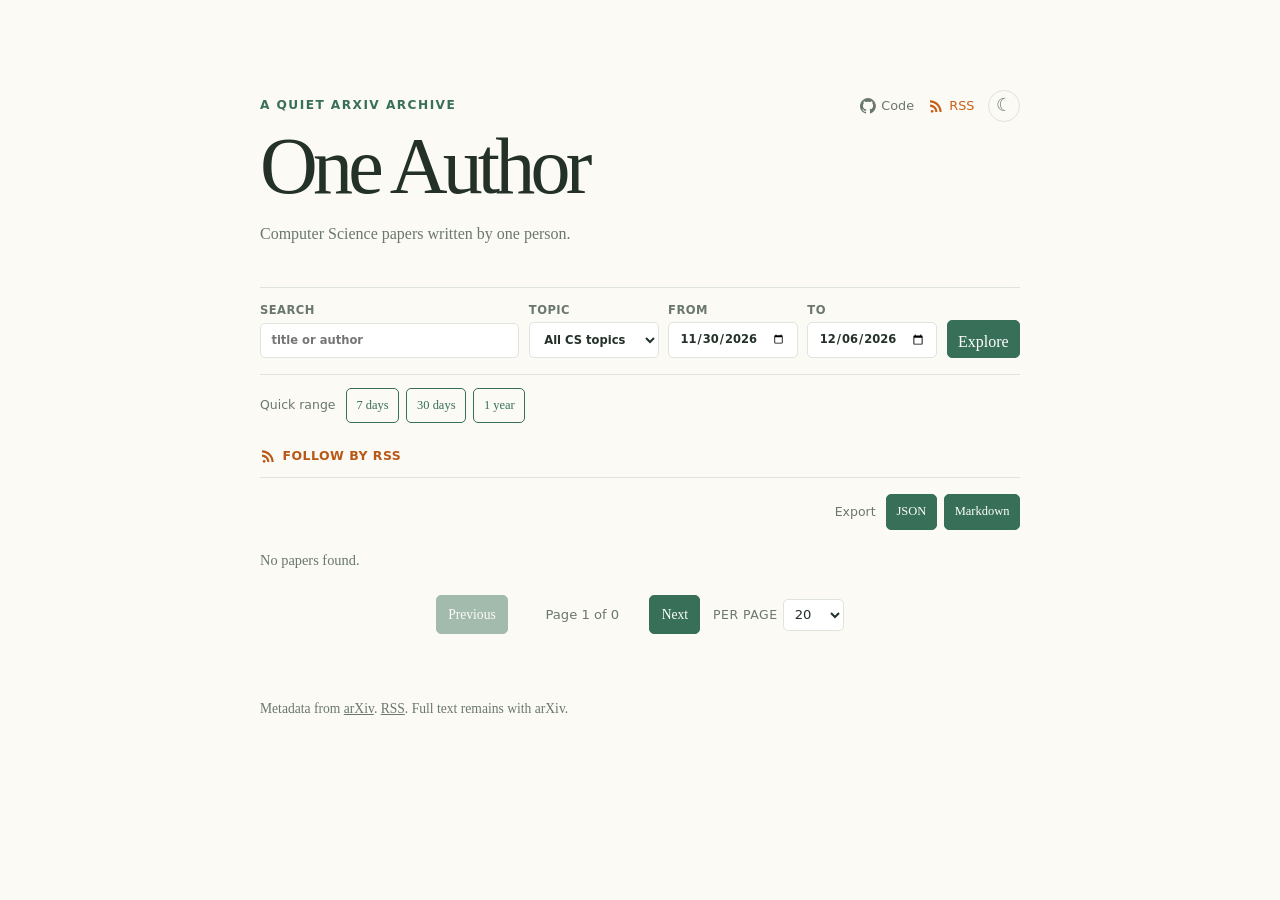
==== pages/index.html @ a03e5752 "Add archive controls and date presets" ====
<!doctype html>
<html lang="en">
  <head>
    <meta charset="utf-8">
    <meta name="viewport" content="width=device-width, initial-scale=1">
    <title>One Author / arXiv CS</title>
    <link rel="stylesheet" href="style.css">
    <link rel="alternate" type="application/rss+xml" title="One Author — latest papers" href="feed.xml">
  </head>
  <body>
    <main>
      <header>
        <div class="header-top">
          <p class="eyebrow">a quiet arXiv archive</p>
          <nav class="header-links" aria-label="Archive links">
            <a class="github-link" href="https://github.com/mmcs-work/arxiv" aria-label="View the code on GitHub">
              <svg viewBox="0 0 16 16" aria-hidden="true"><path d="M8 0a8 8 0 0 0-2.53 15.59c.4.07.55-.17.55-.38v-1.49c-2.23.49-2.7-.95-2.7-.95-.36-.93-.89-1.18-.89-1.18-.73-.5.06-.49.06-.49.81.06 1.23.83 1.23.83.72 1.23 1.89.87 2.35.66.07-.52.28-.87.51-1.07-1.78-.2-3.65-.89-3.65-3.96 0-.88.31-1.59.83-2.15-.08-.2-.36-1.02.08-2.12 0 0 .68-.22 2.2.82A7.65 7.65 0 0 1 8 3.8a7.7 7.7 0 0 1 2.01.27c1.53-1.04 2.2-.82 2.2-.82.44 1.1.16 1.92.08 2.12.52.56.83 1.27.83 2.15 0 3.08-1.87 3.75-3.66 3.95.29.25.54.73.54 1.48v2.21c0 .21.14.46.55.38A8 8 0 0 0 8 0Z"/></svg>
              <span>Code</span>
            </a>
            <button class="rss-link" id="rss-toggle" type="button" aria-controls="rss-panel" aria-label="Choose an RSS feed">
              <svg viewBox="0 0 24 24" aria-hidden="true"><path d="M6.18 17.82a2.18 2.18 0 1 1 0 4.36 2.18 2.18 0 0 1 0-4.36ZM3 3.5v3.17c7.91 0 14.33 6.42 14.33 14.33h3.17C20.5 11.34 12.66 3.5 3 3.5Zm0 6.34v3.17A7.99 7.99 0 0 1 10.99 21h3.17C14.16 14.84 9.16 9.84 3 9.84Z"/></svg>
              <span>RSS</span>
            </button>
            <button class="theme-toggle" id="theme-toggle" type="button" aria-label="Use dark theme">☾</button>
          </nav>
        </div>
        <h1>One Author</h1>
        <p class="lede">Computer Science papers written by one person.</p>
      </header>
      <form id="filters">
        <label>Search <input name="query" type="search" placeholder="title or author"></label>
        <label>Topic <select name="category"><option value="">All CS topics</option></select></label>
        <label>From <input name="start" type="date"></label>
        <label>To <input name="end" type="date"></label>
        <button>Explore</button>
      </form>
      <div class="quick-ranges" aria-label="Quick date ranges">
        <span>Quick range</span>
        <button type="button" data-range="7">7 days</button>
        <button type="button" data-range="30">30 days</button>
        <button type="button" data-range="365">1 year</button>
      </div>
      <details class="rss-panel" id="rss-panel">
        <summary><svg viewBox="0 0 24 24" aria-hidden="true"><path d="M6.18 17.82a2.18 2.18 0 1 1 0 4.36 2.18 2.18 0 0 1 0-4.36ZM3 3.5v3.17c7.91 0 14.33 6.42 14.33 14.33h3.17C20.5 11.34 12.66 3.5 3 3.5Zm0 6.34v3.17A7.99 7.99 0 0 1 10.99 21h3.17C14.16 14.84 9.16 9.84 3 9.84Z"/></svg> Follow by RSS</summary>
        <p>Add the latest feed, or choose a topic to open its individual feed in your RSS reader.</p>
        <div class="rss-controls">
          <select id="rss-category" aria-label="Choose an RSS topic"><option value="">Latest papers</option></select>
          <a id="rss-open" href="feed.xml">Open feed</a>
          <button id="rss-copy" type="button">Copy link</button>
        </div>
      </details>
      <div class="export-tools" aria-label="Export results">
        <span>Export</span>
        <button id="export-json" type="button">JSON</button>
        <button id="export-markdown" type="button">Markdown</button>
      </div>
      <p id="status" role="status">Connecting to the archive…</p>
      <section id="papers" aria-live="polite"></section>
      <nav id="pagination" aria-label="Paper pages" hidden>
        <button id="previous" type="button">Previous</button>
        <span id="page-links"></span>
        <span id="page-number"></span>
        <button id="next" type="button">Next</button>
        <label class="page-size">Per page <select id="page-size"><option>20</option><option>40</option><option>80</option><option>100</option></select></label>
      </nav>
      <footer>Metadata from <a href="https://arxiv.org">arXiv</a>. <a href="feed.xml">RSS</a>. Full text remains with arXiv.</footer>
    </main>
    <script src="app.js"></script>
  </body>
</html>
---- pages/style.css ----
:root { --ink:#233129; --muted:#69776e; --paper:#fbfaf5; --line:#dfe5dc; --accent:#376f58; }
:root[data-theme="dark"] { --ink:#e6eee8; --muted:#9eafa4; --paper:#18211c; --line:#35443a; --accent:#8bc5a2; }
* { box-sizing:border-box; }
body { margin:0; background:var(--paper); color:var(--ink); font:16px/1.55 ui-serif, Georgia, serif; }
main { width:min(760px, calc(100% - 36px)); margin:10vh auto 5rem; }
header { margin-bottom:2.5rem; }
.header-top { display:flex; align-items:center; justify-content:space-between; gap:1rem; }
.eyebrow { color:var(--accent); font:600 .76rem/1.3 ui-sans-serif, system-ui; letter-spacing:.12em; text-transform:uppercase; }
.header-top .eyebrow { margin:0; }
.header-links { align-items:center; display:flex; gap:.85rem; }
.github-link, .rss-link { align-items:center; align-self:center; color:var(--muted); display:inline-flex; font:.8rem/1 ui-sans-serif, system-ui; gap:.35rem; height:2rem; justify-content:center; text-decoration:none; }
.github-link:hover { color:var(--accent); }
.rss-link { background:transparent; border:0; color:#c75f17; padding:0; }
.rss-link:hover { background:transparent; }
.rss-link:hover { color:#9d4610; }
.github-link svg, .rss-link svg { fill:currentColor; height:1rem; width:1rem; }
.theme-toggle { align-items:center; align-self:auto; background:transparent; border:1px solid var(--line); border-radius:50%; color:var(--muted); cursor:pointer; display:inline-flex; font-size:1.1rem; height:2rem; justify-content:center; line-height:1; padding:0; width:2rem; }
.theme-toggle:hover { color:var(--ink); }
h1 { margin:.25rem 0; font-size:clamp(2.5rem, 9vw, 5rem); font-weight:500; letter-spacing:-.06em; line-height:1; }
.lede { color:var(--muted); margin:1rem 0 0; }
form { display:grid; grid-template-columns:2fr 1fr 1fr 1fr auto; gap:.6rem; padding:1rem 0; border-block:1px solid var(--line); }
label { display:grid; gap:.25rem; color:var(--muted); font:600 .72rem/1.2 ui-sans-serif, system-ui; letter-spacing:.04em; text-transform:uppercase; }
input, select, button { min-width:0; border:1px solid var(--line); border-radius:5px; background:white; color:var(--ink); padding:.58rem .65rem; font:inherit; }
:root[data-theme="dark"] input, :root[data-theme="dark"] select { background:#222d26; }
button { align-self:end; background:var(--accent); border-color:var(--accent); color:white; cursor:pointer; }
form button, .rss-controls a, .rss-controls button { height:2.4rem; }
.quick-ranges { align-items:center; display:flex; flex-wrap:wrap; gap:.45rem; margin:.8rem 0; }
.quick-ranges span { color:var(--muted); font:.78rem/1 ui-sans-serif, system-ui; margin-right:.2rem; }
.quick-ranges button { background:transparent; color:var(--accent); font-size:.78rem; padding:.42rem .6rem; }
.quick-ranges button:hover { background:var(--accent); color:white; }
.rss-panel { border-bottom:1px solid var(--line); color:var(--muted); font-size:.88rem; padding:.8rem 0; }
.rss-panel summary { align-items:center; color:#b95816; cursor:pointer; display:flex; font:600 .78rem/1.2 ui-sans-serif, system-ui; gap:.4rem; letter-spacing:.04em; text-transform:uppercase; }
.rss-panel summary svg { fill:currentColor; height:1rem; width:1rem; }
.rss-panel p { margin:.6rem 0; }
.rss-controls { display:flex; gap:.5rem; }
.rss-controls select { flex:1; font-size:.88rem; padding:.4rem .55rem; }
.rss-controls a, .rss-controls button { background:#b95816; border:0; border-radius:5px; color:white; font:.84rem/1 ui-sans-serif, system-ui; padding:.55rem .7rem; text-decoration:none; }
#status { min-height:1.55em; color:var(--muted); font-size:.9rem; margin:1.2rem 0; }
article { padding:1.3rem 0; border-top:1px solid var(--line); }
article a { color:var(--ink); font-size:1.2rem; font-weight:600; text-decoration:none; }
article a:hover { color:var(--accent); }
.meta { color:var(--muted); font: .82rem/1.4 ui-sans-serif, system-ui; margin:.35rem 0 .7rem; }
.abstract { margin:0; color:#48554d; }
.abstract summary { color:var(--accent); cursor:pointer; font:.82rem/1.4 ui-sans-serif, system-ui; }
.abstract summary:hover { text-decoration:underline; }
.abstract p { margin:.65rem 0 0; }
:root[data-theme="dark"] .abstract { color:#b9c8bd; }
#pagination { align-items:center; display:flex; flex-wrap:wrap; gap:.45rem; justify-content:center; margin:1.5rem auto; }
#pagination button { font-size:.85rem; padding:.5rem .7rem; }
#pagination button:disabled { cursor:default; opacity:.45; }
#page-links { align-items:center; display:flex; gap:.25rem; }
#page-links button { background:transparent; border-color:transparent; color:var(--muted); min-width:2rem; padding:.5rem .35rem; }
#page-links button.current, #page-links button:hover { background:var(--accent); border-color:var(--accent); color:white; }
#page-number { color:var(--muted); font:.82rem/1 ui-sans-serif, system-ui; min-width:7.5rem; text-align:center; }
.page-size { align-items:center; color:var(--muted); display:flex; font:.78rem/1 ui-sans-serif, system-ui; gap:.35rem; margin-left:.35rem; }
.page-size select { font-size:.82rem; padding:.4rem; }
.export-tools { align-items:center; display:flex; gap:.45rem; justify-content:flex-end; margin:1rem 0; }
.export-tools span { color:var(--muted); font:.78rem/1 ui-sans-serif, system-ui; margin-right:.2rem; }
.export-tools button { font-size:.78rem; padding:.45rem .6rem; }
footer { color:var(--muted); font-size:.85rem; margin-top:4rem; }
footer a { color:inherit; }
@media (max-width:680px) { main { margin-top:3rem; } form { grid-template-columns:1fr 1fr; } form label:first-child { grid-column:1 / -1; } form button { grid-column:1 / -1; } }
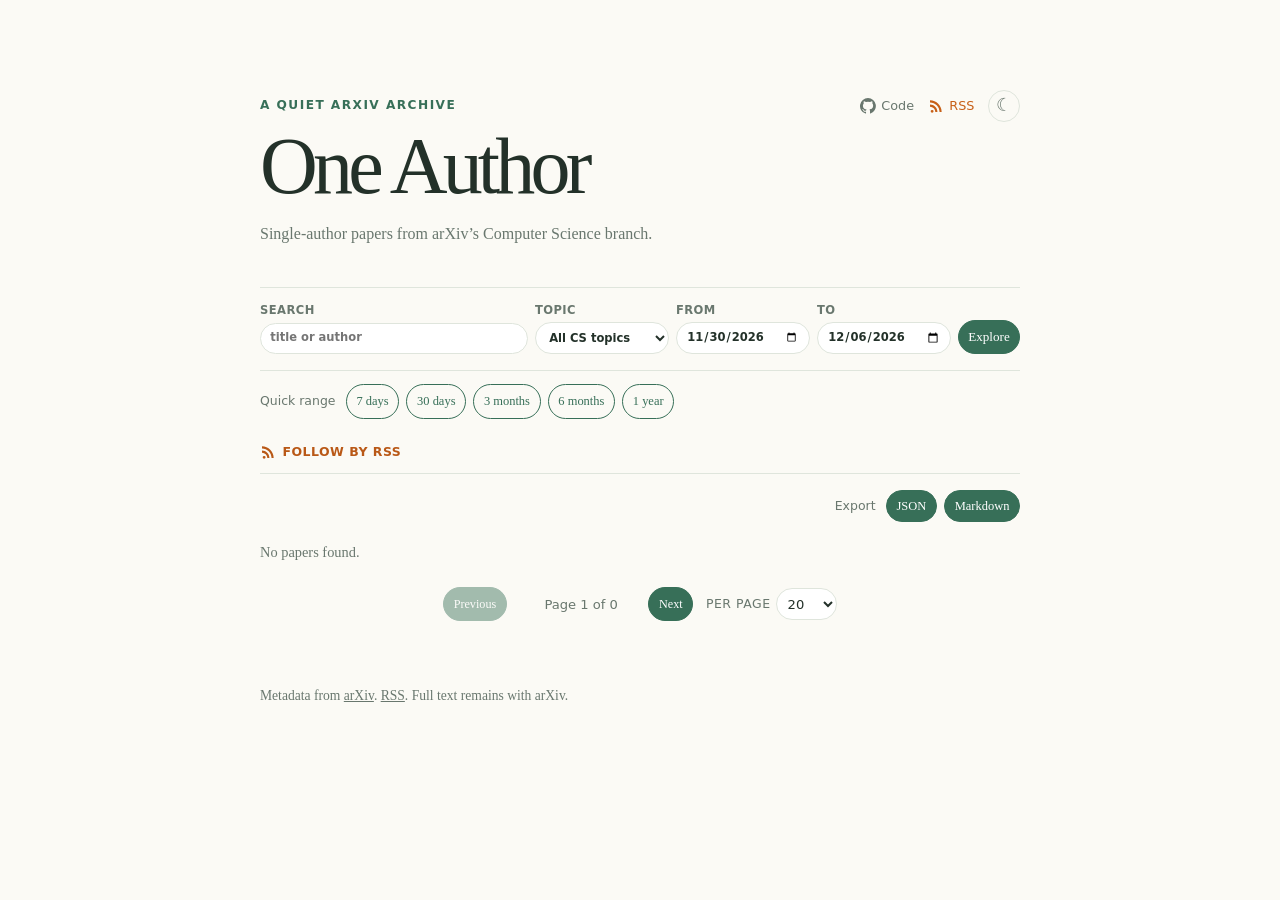
==== commit c3fa614d: "Clarify archive scope and restore two-day refresh" ====
--- a/pages/index.html
+++ b/pages/index.html
@@ -25,7 +25,7 @@
           </nav>
         </div>
         <h1>One Author</h1>
-        <p class="lede">Computer Science papers written by one person.</p>
+        <p class="lede">Single-author papers from arXiv’s Computer Science branch.</p>
       </header>
       <form id="filters">
         <label>Search <input name="query" type="search" placeholder="title or author"></label>
@@ -38,6 +38,8 @@
         <span>Quick range</span>
         <button type="button" data-range="7">7 days</button>
         <button type="button" data-range="30">30 days</button>
+        <button type="button" data-range="90">3 months</button>
+        <button type="button" data-range="180">6 months</button>
         <button type="button" data-range="365">1 year</button>
       </div>
       <details class="rss-panel" id="rss-panel">
--- a/pages/style.css
+++ b/pages/style.css
@@ -56,7 +56,14 @@
 .page-size select { font-size:.82rem; padding:.4rem; }
 .export-tools { align-items:center; display:flex; gap:.45rem; justify-content:flex-end; margin:1rem 0; }
 .export-tools span { color:var(--muted); font:.78rem/1 ui-sans-serif, system-ui; margin-right:.2rem; }
-.export-tools button { font-size:.78rem; padding:.45rem .6rem; }
+.export-tools button { align-items:center; display:inline-flex; font-size:.78rem; height:2rem; justify-content:center; line-height:1; padding:.45rem .6rem; }
 footer { color:var(--muted); font-size:.85rem; margin-top:4rem; }
 footer a { color:inherit; }
+input, select, button, .rss-controls a { border-radius:999px; padding:.45rem .58rem; }
+button { font-size:.82rem; }
+.rss-controls button { font-size:.78rem; }
+form button, .rss-controls a, .rss-controls button { height:2.15rem; }
+form button { align-items:center; display:inline-flex; justify-content:center; line-height:1; }
+form { gap:.45rem; }
+#pagination button { font-size:.76rem; padding:.4rem .6rem; }
 @media (max-width:680px) { main { margin-top:3rem; } form { grid-template-columns:1fr 1fr; } form label:first-child { grid-column:1 / -1; } form button { grid-column:1 / -1; } }
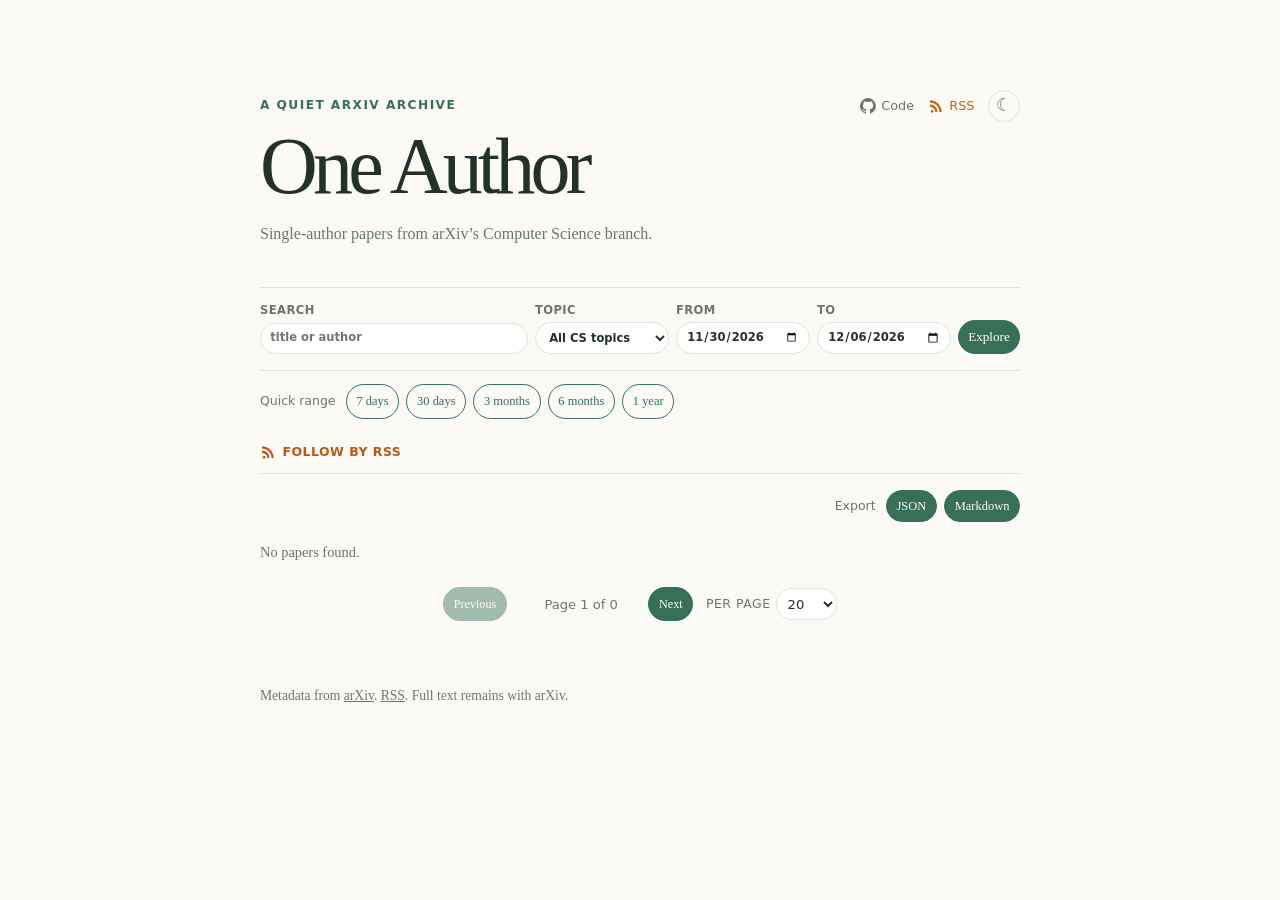
==== commit 56c56b9d: "Update repository link after rename" ====
--- a/pages/index.html
+++ b/pages/index.html
@@ -13,7 +13,7 @@
         <div class="header-top">
           <p class="eyebrow">a quiet arXiv archive</p>
           <nav class="header-links" aria-label="Archive links">
-            <a class="github-link" href="https://github.com/mmcs-work/arxiv" aria-label="View the code on GitHub">
+            <a class="github-link" href="https://github.com/mmcs-work/single-author-archive-cs" aria-label="View the code on GitHub">
               <svg viewBox="0 0 16 16" aria-hidden="true"><path d="M8 0a8 8 0 0 0-2.53 15.59c.4.07.55-.17.55-.38v-1.49c-2.23.49-2.7-.95-2.7-.95-.36-.93-.89-1.18-.89-1.18-.73-.5.06-.49.06-.49.81.06 1.23.83 1.23.83.72 1.23 1.89.87 2.35.66.07-.52.28-.87.51-1.07-1.78-.2-3.65-.89-3.65-3.96 0-.88.31-1.59.83-2.15-.08-.2-.36-1.02.08-2.12 0 0 .68-.22 2.2.82A7.65 7.65 0 0 1 8 3.8a7.7 7.7 0 0 1 2.01.27c1.53-1.04 2.2-.82 2.2-.82.44 1.1.16 1.92.08 2.12.52.56.83 1.27.83 2.15 0 3.08-1.87 3.75-3.66 3.95.29.25.54.73.54 1.48v2.21c0 .21.14.46.55.38A8 8 0 0 0 8 0Z"/></svg>
               <span>Code</span>
             </a>
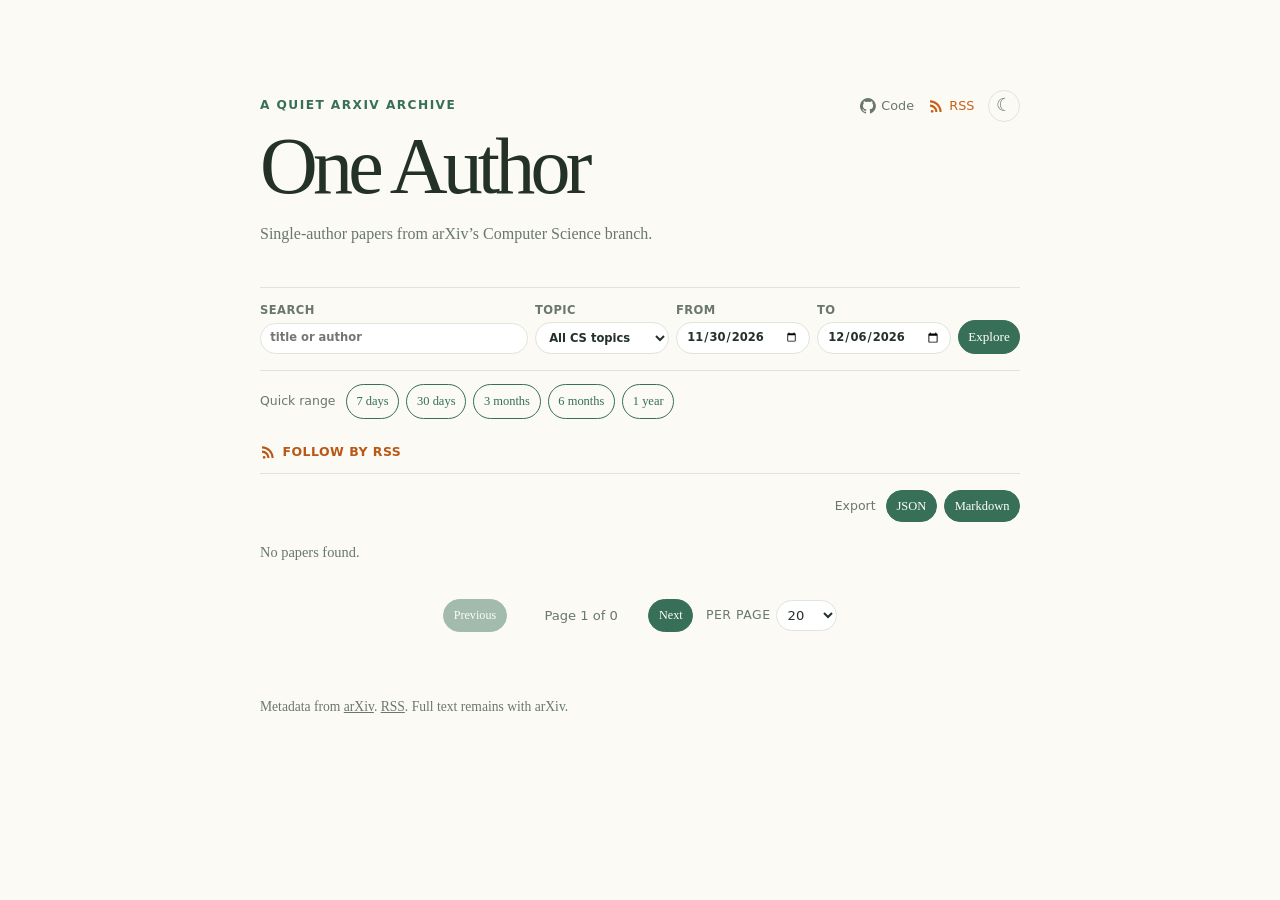
==== commit d26e23e1: "Add expand all abstracts control" ====
--- a/pages/index.html
+++ b/pages/index.html
@@ -57,6 +57,9 @@
         <button id="export-markdown" type="button">Markdown</button>
       </div>
       <p id="status" role="status">Connecting to the archive…</p>
+      <div class="abstract-tools">
+        <button id="abstract-toggle" type="button" hidden>Expand all</button>
+      </div>
       <section id="papers" aria-live="polite"></section>
       <nav id="pagination" aria-label="Paper pages" hidden>
         <button id="previous" type="button">Previous</button>
--- a/pages/style.css
+++ b/pages/style.css
@@ -36,6 +36,8 @@
 .rss-controls select { flex:1; font-size:.88rem; padding:.4rem .55rem; }
 .rss-controls a, .rss-controls button { background:#b95816; border:0; border-radius:5px; color:white; font:.84rem/1 ui-sans-serif, system-ui; padding:.55rem .7rem; text-decoration:none; }
 #status { min-height:1.55em; color:var(--muted); font-size:.9rem; margin:1.2rem 0; }
+.abstract-tools { display:flex; justify-content:flex-end; margin:-.5rem 0 .35rem; }
+.abstract-tools button { font-size:.76rem; padding:.4rem .6rem; }
 article { padding:1.3rem 0; border-top:1px solid var(--line); }
 article a { color:var(--ink); font-size:1.2rem; font-weight:600; text-decoration:none; }
 article a:hover { color:var(--accent); }
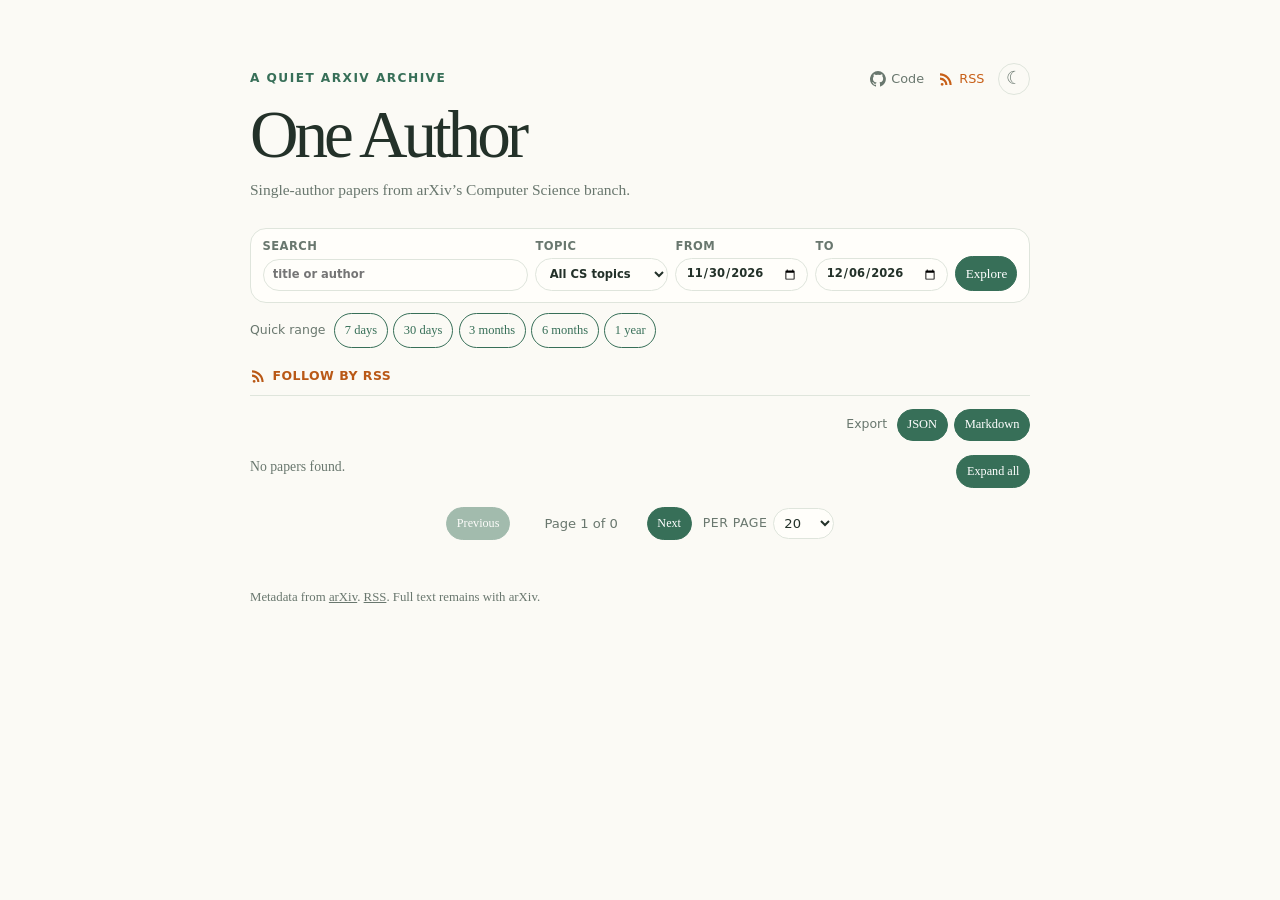
==== commit 6c6e704b: "Refine compact archive layout" ====
--- a/pages/index.html
+++ b/pages/index.html
@@ -57,8 +57,8 @@
         <button id="export-markdown" type="button">Markdown</button>
       </div>
       <p id="status" role="status">Connecting to the archive…</p>
-      <div class="abstract-tools">
-        <button id="abstract-toggle" type="button" hidden>Expand all</button>
+      <div class="abstract-tools" hidden>
+        <button id="abstract-toggle" type="button">Expand all</button>
       </div>
       <section id="papers" aria-live="polite"></section>
       <nav id="pagination" aria-label="Paper pages" hidden>
--- a/pages/style.css
+++ b/pages/style.css
@@ -1,9 +1,9 @@
-:root { --ink:#233129; --muted:#69776e; --paper:#fbfaf5; --line:#dfe5dc; --accent:#376f58; }
-:root[data-theme="dark"] { --ink:#e6eee8; --muted:#9eafa4; --paper:#18211c; --line:#35443a; --accent:#8bc5a2; }
+:root { --ink:#233129; --muted:#69776e; --paper:#fbfaf5; --surface:#fffefa; --field:#fffefa; --line:#dfe5dc; --accent:#376f58; }
+:root[data-theme="dark"] { --ink:#e6eee8; --muted:#9eafa4; --paper:#18211c; --surface:#1d2821; --field:#222d26; --line:#35443a; --accent:#8bc5a2; }
 * { box-sizing:border-box; }
-body { margin:0; background:var(--paper); color:var(--ink); font:16px/1.55 ui-serif, Georgia, serif; }
-main { width:min(760px, calc(100% - 36px)); margin:10vh auto 5rem; }
-header { margin-bottom:2.5rem; }
+body { margin:0; background:var(--paper); color:var(--ink); font:15.5px/1.5 ui-serif, Georgia, serif; }
+main { width:min(780px, calc(100% - 32px)); margin:clamp(2.75rem, 7vh, 5rem) auto 4rem; }
+header { margin-bottom:1.65rem; }
 .header-top { display:flex; align-items:center; justify-content:space-between; gap:1rem; }
 .eyebrow { color:var(--accent); font:600 .76rem/1.3 ui-sans-serif, system-ui; letter-spacing:.12em; text-transform:uppercase; }
 .header-top .eyebrow { margin:0; }
@@ -16,38 +16,37 @@
 .github-link svg, .rss-link svg { fill:currentColor; height:1rem; width:1rem; }
 .theme-toggle { align-items:center; align-self:auto; background:transparent; border:1px solid var(--line); border-radius:50%; color:var(--muted); cursor:pointer; display:inline-flex; font-size:1.1rem; height:2rem; justify-content:center; line-height:1; padding:0; width:2rem; }
 .theme-toggle:hover { color:var(--ink); }
-h1 { margin:.25rem 0; font-size:clamp(2.5rem, 9vw, 5rem); font-weight:500; letter-spacing:-.06em; line-height:1; }
-.lede { color:var(--muted); margin:1rem 0 0; }
-form { display:grid; grid-template-columns:2fr 1fr 1fr 1fr auto; gap:.6rem; padding:1rem 0; border-block:1px solid var(--line); }
+h1 { margin:.35rem 0 0; font-size:clamp(2.35rem, 7vw, 4.2rem); font-weight:500; letter-spacing:-.06em; line-height:1; }
+.lede { color:var(--muted); margin:.65rem 0 0; }
+form { display:grid; grid-template-columns:2fr 1fr 1fr 1fr auto; gap:.45rem; padding:.72rem; background:var(--surface); border:1px solid var(--line); border-radius:1rem; }
 label { display:grid; gap:.25rem; color:var(--muted); font:600 .72rem/1.2 ui-sans-serif, system-ui; letter-spacing:.04em; text-transform:uppercase; }
-input, select, button { min-width:0; border:1px solid var(--line); border-radius:5px; background:white; color:var(--ink); padding:.58rem .65rem; font:inherit; }
-:root[data-theme="dark"] input, :root[data-theme="dark"] select { background:#222d26; }
+input, select, button { min-width:0; border:1px solid var(--line); border-radius:5px; background:var(--field); color:var(--ink); padding:.58rem .65rem; font:inherit; }
 button { align-self:end; background:var(--accent); border-color:var(--accent); color:white; cursor:pointer; }
 form button, .rss-controls a, .rss-controls button { height:2.4rem; }
-.quick-ranges { align-items:center; display:flex; flex-wrap:wrap; gap:.45rem; margin:.8rem 0; }
+.quick-ranges { align-items:center; display:flex; flex-wrap:wrap; gap:.35rem; margin:.65rem 0; }
 .quick-ranges span { color:var(--muted); font:.78rem/1 ui-sans-serif, system-ui; margin-right:.2rem; }
 .quick-ranges button { background:transparent; color:var(--accent); font-size:.78rem; padding:.42rem .6rem; }
 .quick-ranges button:hover { background:var(--accent); color:white; }
-.rss-panel { border-bottom:1px solid var(--line); color:var(--muted); font-size:.88rem; padding:.8rem 0; }
+.rss-panel { border-bottom:1px solid var(--line); color:var(--muted); font-size:.86rem; padding:.65rem 0; }
 .rss-panel summary { align-items:center; color:#b95816; cursor:pointer; display:flex; font:600 .78rem/1.2 ui-sans-serif, system-ui; gap:.4rem; letter-spacing:.04em; text-transform:uppercase; }
 .rss-panel summary svg { fill:currentColor; height:1rem; width:1rem; }
 .rss-panel p { margin:.6rem 0; }
 .rss-controls { display:flex; gap:.5rem; }
 .rss-controls select { flex:1; font-size:.88rem; padding:.4rem .55rem; }
 .rss-controls a, .rss-controls button { background:#b95816; border:0; border-radius:5px; color:white; font:.84rem/1 ui-sans-serif, system-ui; padding:.55rem .7rem; text-decoration:none; }
-#status { min-height:1.55em; color:var(--muted); font-size:.9rem; margin:1.2rem 0; }
-.abstract-tools { display:flex; justify-content:flex-end; margin:-.5rem 0 .35rem; }
+#status { min-height:1.45em; color:var(--muted); font-size:.86rem; margin:1rem 0 .6rem; }
+.abstract-tools { display:flex; justify-content:flex-end; margin:-2rem 0 .5rem; }
 .abstract-tools button { font-size:.76rem; padding:.4rem .6rem; }
-article { padding:1.3rem 0; border-top:1px solid var(--line); }
-article a { color:var(--ink); font-size:1.2rem; font-weight:600; text-decoration:none; }
+article { padding:1.05rem 0; border-top:1px solid var(--line); }
+article a { color:var(--ink); font-size:1.08rem; font-weight:600; line-height:1.3; text-decoration:none; }
 article a:hover { color:var(--accent); }
-.meta { color:var(--muted); font: .82rem/1.4 ui-sans-serif, system-ui; margin:.35rem 0 .7rem; }
+.meta { color:var(--muted); font: .78rem/1.4 ui-sans-serif, system-ui; margin:.3rem 0 .55rem; }
 .abstract { margin:0; color:#48554d; }
 .abstract summary { color:var(--accent); cursor:pointer; font:.82rem/1.4 ui-sans-serif, system-ui; }
 .abstract summary:hover { text-decoration:underline; }
 .abstract p { margin:.65rem 0 0; }
 :root[data-theme="dark"] .abstract { color:#b9c8bd; }
-#pagination { align-items:center; display:flex; flex-wrap:wrap; gap:.45rem; justify-content:center; margin:1.5rem auto; }
+#pagination { align-items:center; display:flex; flex-wrap:wrap; gap:.35rem; justify-content:center; margin:1.2rem auto; }
 #pagination button { font-size:.85rem; padding:.5rem .7rem; }
 #pagination button:disabled { cursor:default; opacity:.45; }
 #page-links { align-items:center; display:flex; gap:.25rem; }
@@ -56,10 +55,10 @@
 #page-number { color:var(--muted); font:.82rem/1 ui-sans-serif, system-ui; min-width:7.5rem; text-align:center; }
 .page-size { align-items:center; color:var(--muted); display:flex; font:.78rem/1 ui-sans-serif, system-ui; gap:.35rem; margin-left:.35rem; }
 .page-size select { font-size:.82rem; padding:.4rem; }
-.export-tools { align-items:center; display:flex; gap:.45rem; justify-content:flex-end; margin:1rem 0; }
+.export-tools { align-items:center; display:flex; gap:.4rem; justify-content:flex-end; margin:.8rem 0; }
 .export-tools span { color:var(--muted); font:.78rem/1 ui-sans-serif, system-ui; margin-right:.2rem; }
 .export-tools button { align-items:center; display:inline-flex; font-size:.78rem; height:2rem; justify-content:center; line-height:1; padding:.45rem .6rem; }
-footer { color:var(--muted); font-size:.85rem; margin-top:4rem; }
+footer { color:var(--muted); font-size:.8rem; margin-top:3rem; }
 footer a { color:inherit; }
 input, select, button, .rss-controls a { border-radius:999px; padding:.45rem .58rem; }
 button { font-size:.82rem; }
@@ -68,4 +67,4 @@
 form button { align-items:center; display:inline-flex; justify-content:center; line-height:1; }
 form { gap:.45rem; }
 #pagination button { font-size:.76rem; padding:.4rem .6rem; }
-@media (max-width:680px) { main { margin-top:3rem; } form { grid-template-columns:1fr 1fr; } form label:first-child { grid-column:1 / -1; } form button { grid-column:1 / -1; } }
+@media (max-width:680px) { main { margin-top:2.5rem; } form { grid-template-columns:1fr 1fr; } form label:first-child { grid-column:1 / -1; } form button { grid-column:1 / -1; } .abstract-tools { margin:-2rem 0 .5rem; } }
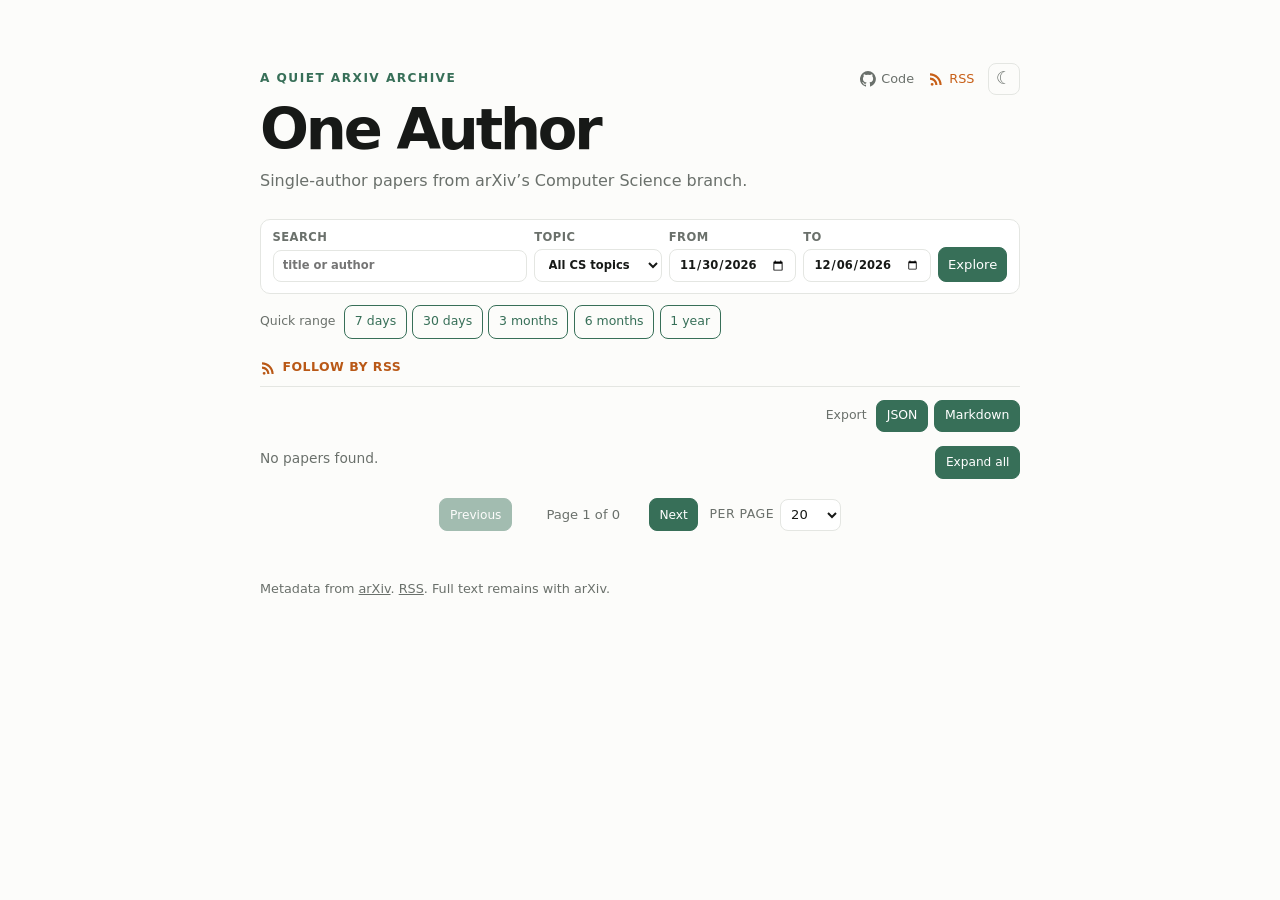
==== commit d73fd15f: "Rename project to single-author arXiv CS" ====
--- a/pages/index.html
+++ b/pages/index.html
@@ -13,7 +13,7 @@
         <div class="header-top">
           <p class="eyebrow">a quiet arXiv archive</p>
           <nav class="header-links" aria-label="Archive links">
-            <a class="github-link" href="https://github.com/mmcs-work/single-author-archive-cs" aria-label="View the code on GitHub">
+            <a class="github-link" href="https://github.com/mmcs-work/single-author-arxiv-cs" aria-label="View the code on GitHub">
               <svg viewBox="0 0 16 16" aria-hidden="true"><path d="M8 0a8 8 0 0 0-2.53 15.59c.4.07.55-.17.55-.38v-1.49c-2.23.49-2.7-.95-2.7-.95-.36-.93-.89-1.18-.89-1.18-.73-.5.06-.49.06-.49.81.06 1.23.83 1.23.83.72 1.23 1.89.87 2.35.66.07-.52.28-.87.51-1.07-1.78-.2-3.65-.89-3.65-3.96 0-.88.31-1.59.83-2.15-.08-.2-.36-1.02.08-2.12 0 0 .68-.22 2.2.82A7.65 7.65 0 0 1 8 3.8a7.7 7.7 0 0 1 2.01.27c1.53-1.04 2.2-.82 2.2-.82.44 1.1.16 1.92.08 2.12.52.56.83 1.27.83 2.15 0 3.08-1.87 3.75-3.66 3.95.29.25.54.73.54 1.48v2.21c0 .21.14.46.55.38A8 8 0 0 0 8 0Z"/></svg>
               <span>Code</span>
             </a>
--- a/pages/style.css
+++ b/pages/style.css
@@ -1,8 +1,8 @@
-:root { --ink:#233129; --muted:#69776e; --paper:#fbfaf5; --surface:#fffefa; --field:#fffefa; --line:#dfe5dc; --accent:#376f58; }
-:root[data-theme="dark"] { --ink:#e6eee8; --muted:#9eafa4; --paper:#18211c; --surface:#1d2821; --field:#222d26; --line:#35443a; --accent:#8bc5a2; }
+:root { --ink:#171917; --muted:#6a706b; --paper:#fcfcfa; --surface:#fff; --field:#fff; --line:#e4e6e2; --accent:#376f58; }
+:root[data-theme="dark"] { --ink:#f0f2ef; --muted:#a4aaa5; --paper:#171917; --surface:#202420; --field:#252a26; --line:#393f3a; --accent:#9acbad; }
 * { box-sizing:border-box; }
-body { margin:0; background:var(--paper); color:var(--ink); font:15.5px/1.5 ui-serif, Georgia, serif; }
-main { width:min(780px, calc(100% - 32px)); margin:clamp(2.75rem, 7vh, 5rem) auto 4rem; }
+body { margin:0; background:var(--paper); color:var(--ink); font:16px/1.5 ui-sans-serif, system-ui, sans-serif; }
+main { width:min(760px, calc(100% - 32px)); margin:clamp(2.75rem, 7vh, 5rem) auto 4rem; }
 header { margin-bottom:1.65rem; }
 .header-top { display:flex; align-items:center; justify-content:space-between; gap:1rem; }
 .eyebrow { color:var(--accent); font:600 .76rem/1.3 ui-sans-serif, system-ui; letter-spacing:.12em; text-transform:uppercase; }
@@ -14,11 +14,11 @@
 .rss-link:hover { background:transparent; }
 .rss-link:hover { color:#9d4610; }
 .github-link svg, .rss-link svg { fill:currentColor; height:1rem; width:1rem; }
-.theme-toggle { align-items:center; align-self:auto; background:transparent; border:1px solid var(--line); border-radius:50%; color:var(--muted); cursor:pointer; display:inline-flex; font-size:1.1rem; height:2rem; justify-content:center; line-height:1; padding:0; width:2rem; }
+.theme-toggle { align-items:center; align-self:auto; background:transparent; border:1px solid var(--line); border-radius:8px; color:var(--muted); cursor:pointer; display:inline-flex; font-size:1.1rem; height:2rem; justify-content:center; line-height:1; padding:0; width:2rem; }
 .theme-toggle:hover { color:var(--ink); }
-h1 { margin:.35rem 0 0; font-size:clamp(2.35rem, 7vw, 4.2rem); font-weight:500; letter-spacing:-.06em; line-height:1; }
+h1 { margin:.35rem 0 0; font-size:clamp(2.25rem, 6vw, 3.6rem); font-weight:650; letter-spacing:-.055em; line-height:1; }
 .lede { color:var(--muted); margin:.65rem 0 0; }
-form { display:grid; grid-template-columns:2fr 1fr 1fr 1fr auto; gap:.45rem; padding:.72rem; background:var(--surface); border:1px solid var(--line); border-radius:1rem; }
+form { display:grid; grid-template-columns:2fr 1fr 1fr 1fr auto; gap:.45rem; padding:.72rem; background:var(--surface); border:1px solid var(--line); border-radius:10px; }
 label { display:grid; gap:.25rem; color:var(--muted); font:600 .72rem/1.2 ui-sans-serif, system-ui; letter-spacing:.04em; text-transform:uppercase; }
 input, select, button { min-width:0; border:1px solid var(--line); border-radius:5px; background:var(--field); color:var(--ink); padding:.58rem .65rem; font:inherit; }
 button { align-self:end; background:var(--accent); border-color:var(--accent); color:white; cursor:pointer; }
@@ -37,20 +37,19 @@
 #status { min-height:1.45em; color:var(--muted); font-size:.86rem; margin:1rem 0 .6rem; }
 .abstract-tools { display:flex; justify-content:flex-end; margin:-2rem 0 .5rem; }
 .abstract-tools button { font-size:.76rem; padding:.4rem .6rem; }
-article { padding:1.05rem 0; border-top:1px solid var(--line); }
-article a { color:var(--ink); font-size:1.08rem; font-weight:600; line-height:1.3; text-decoration:none; }
+article { padding:1rem 0; border-top:1px solid var(--line); }
+article a { color:var(--ink); font-size:1.03rem; font-weight:650; line-height:1.35; text-decoration:none; }
 article a:hover { color:var(--accent); }
 .meta { color:var(--muted); font: .78rem/1.4 ui-sans-serif, system-ui; margin:.3rem 0 .55rem; }
-.abstract { margin:0; color:#48554d; }
+.abstract { margin:0; color:var(--muted); }
 .abstract summary { color:var(--accent); cursor:pointer; font:.82rem/1.4 ui-sans-serif, system-ui; }
 .abstract summary:hover { text-decoration:underline; }
 .abstract p { margin:.65rem 0 0; }
-:root[data-theme="dark"] .abstract { color:#b9c8bd; }
 #pagination { align-items:center; display:flex; flex-wrap:wrap; gap:.35rem; justify-content:center; margin:1.2rem auto; }
 #pagination button { font-size:.85rem; padding:.5rem .7rem; }
 #pagination button:disabled { cursor:default; opacity:.45; }
 #page-links { align-items:center; display:flex; gap:.25rem; }
-#page-links button { background:transparent; border-color:transparent; color:var(--muted); min-width:2rem; padding:.5rem .35rem; }
+#page-links button { background:var(--surface); border-color:var(--line); color:var(--muted); min-width:2rem; padding:.4rem .35rem; }
 #page-links button.current, #page-links button:hover { background:var(--accent); border-color:var(--accent); color:white; }
 #page-number { color:var(--muted); font:.82rem/1 ui-sans-serif, system-ui; min-width:7.5rem; text-align:center; }
 .page-size { align-items:center; color:var(--muted); display:flex; font:.78rem/1 ui-sans-serif, system-ui; gap:.35rem; margin-left:.35rem; }
@@ -60,7 +59,7 @@
 .export-tools button { align-items:center; display:inline-flex; font-size:.78rem; height:2rem; justify-content:center; line-height:1; padding:.45rem .6rem; }
 footer { color:var(--muted); font-size:.8rem; margin-top:3rem; }
 footer a { color:inherit; }
-input, select, button, .rss-controls a { border-radius:999px; padding:.45rem .58rem; }
+input, select, button, .rss-controls a { border-radius:8px; padding:.45rem .58rem; }
 button { font-size:.82rem; }
 .rss-controls button { font-size:.78rem; }
 form button, .rss-controls a, .rss-controls button { height:2.15rem; }
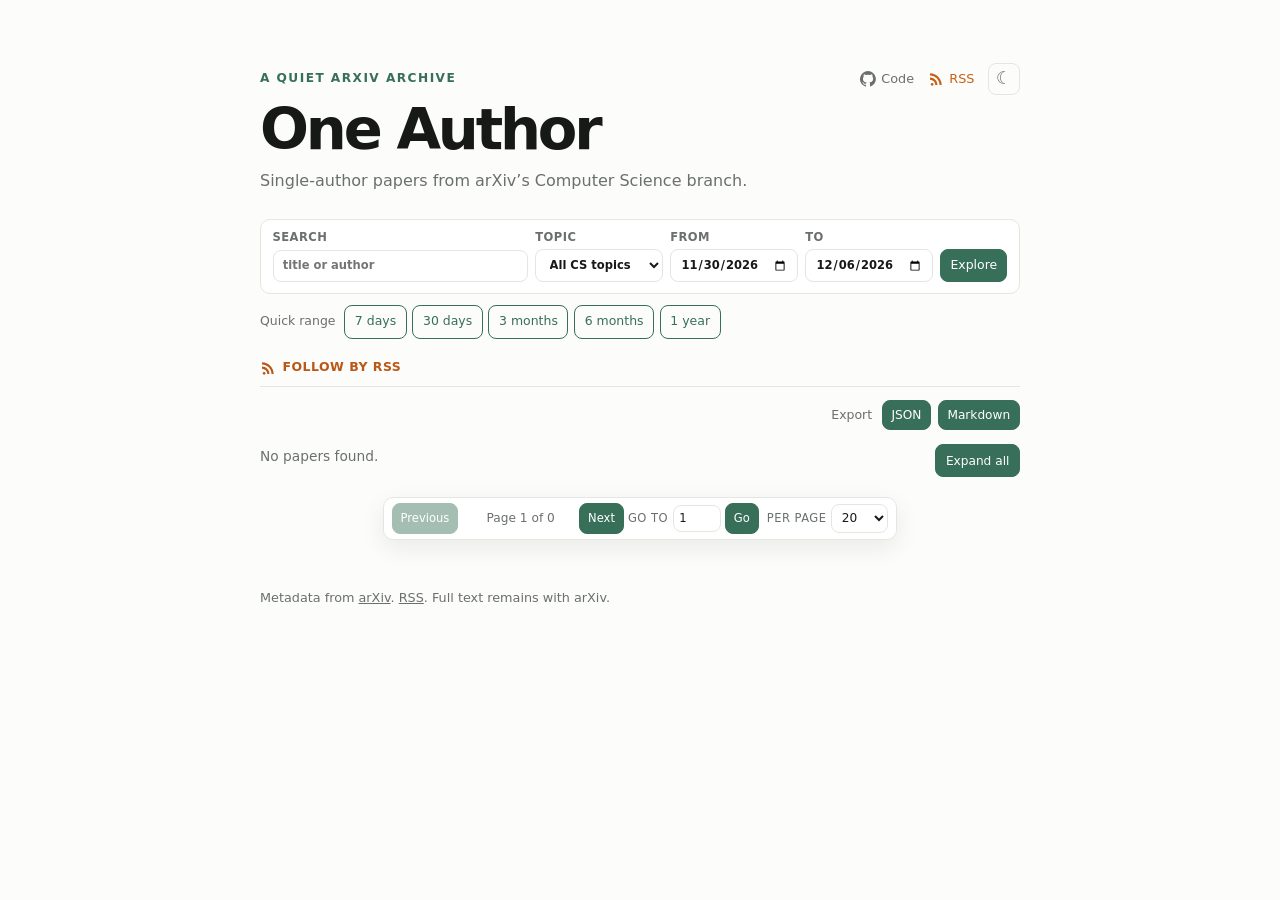
==== commit 5b406412: "Add compact page jump control" ====
--- a/pages/index.html
+++ b/pages/index.html
@@ -66,6 +66,8 @@
         <span id="page-links"></span>
         <span id="page-number"></span>
         <button id="next" type="button">Next</button>
+        <label class="page-jump">Go to <input id="page-jump" type="number" min="1" inputmode="numeric" aria-label="Go to page"></label>
+        <button id="page-jump-submit" type="button">Go</button>
         <label class="page-size">Per page <select id="page-size"><option>20</option><option>40</option><option>80</option><option>100</option></select></label>
       </nav>
       <footer>Metadata from <a href="https://arxiv.org">arXiv</a>. <a href="feed.xml">RSS</a>. Full text remains with arXiv.</footer>
--- a/pages/style.css
+++ b/pages/style.css
@@ -20,9 +20,9 @@
 .lede { color:var(--muted); margin:.65rem 0 0; }
 form { display:grid; grid-template-columns:2fr 1fr 1fr 1fr auto; gap:.45rem; padding:.72rem; background:var(--surface); border:1px solid var(--line); border-radius:10px; }
 label { display:grid; gap:.25rem; color:var(--muted); font:600 .72rem/1.2 ui-sans-serif, system-ui; letter-spacing:.04em; text-transform:uppercase; }
-input, select, button { min-width:0; border:1px solid var(--line); border-radius:5px; background:var(--field); color:var(--ink); padding:.58rem .65rem; font:inherit; }
+input, select, button { min-width:0; border:1px solid var(--line); border-radius:5px; background:var(--field); color:var(--ink); padding:.52rem .6rem; font:inherit; }
 button { align-self:end; background:var(--accent); border-color:var(--accent); color:white; cursor:pointer; }
-form button, .rss-controls a, .rss-controls button { height:2.4rem; }
+form button, .rss-controls a, .rss-controls button { height:2.1rem; }
 .quick-ranges { align-items:center; display:flex; flex-wrap:wrap; gap:.35rem; margin:.65rem 0; }
 .quick-ranges span { color:var(--muted); font:.78rem/1 ui-sans-serif, system-ui; margin-right:.2rem; }
 .quick-ranges button { background:transparent; color:var(--accent); font-size:.78rem; padding:.42rem .6rem; }
@@ -45,25 +45,27 @@
 .abstract summary { color:var(--accent); cursor:pointer; font:.82rem/1.4 ui-sans-serif, system-ui; }
 .abstract summary:hover { text-decoration:underline; }
 .abstract p { margin:.65rem 0 0; }
-#pagination { align-items:center; display:flex; flex-wrap:wrap; gap:.35rem; justify-content:center; margin:1.2rem auto; }
-#pagination button { font-size:.85rem; padding:.5rem .7rem; }
+#pagination { align-items:center; backdrop-filter:blur(10px); background:color-mix(in srgb, var(--surface) 94%, transparent); border:1px solid var(--line); border-radius:10px; bottom:.75rem; box-shadow:0 8px 24px rgba(23,25,23,.08); display:flex; flex-wrap:wrap; gap:.25rem; justify-content:center; margin:1.2rem auto; max-width:100%; padding:.35rem .45rem; position:sticky; width:max-content; z-index:10; }
+#pagination button { font-size:.78rem; padding:.4rem .58rem; }
 #pagination button:disabled { cursor:default; opacity:.45; }
 #page-links { align-items:center; display:flex; gap:.25rem; }
-#page-links button { background:var(--surface); border-color:var(--line); color:var(--muted); min-width:2rem; padding:.4rem .35rem; }
+#page-links button { background:var(--surface); border-color:var(--line); color:var(--muted); min-width:1.85rem; padding:.35rem .3rem; }
 #page-links button.current, #page-links button:hover { background:var(--accent); border-color:var(--accent); color:white; }
-#page-number { color:var(--muted); font:.82rem/1 ui-sans-serif, system-ui; min-width:7.5rem; text-align:center; }
-.page-size { align-items:center; color:var(--muted); display:flex; font:.78rem/1 ui-sans-serif, system-ui; gap:.35rem; margin-left:.35rem; }
-.page-size select { font-size:.82rem; padding:.4rem; }
+#page-number { color:var(--muted); font:.76rem/1 ui-sans-serif, system-ui; min-width:6.8rem; text-align:center; }
+.page-size { align-items:center; color:var(--muted); display:flex; font:.72rem/1 ui-sans-serif, system-ui; gap:.3rem; margin-left:.25rem; }
+.page-size select { font-size:.76rem; padding:.35rem; }
+.page-jump { align-items:center; color:var(--muted); display:flex; font:.72rem/1 ui-sans-serif, system-ui; gap:.3rem; }
+.page-jump input { font-size:.72rem; padding:.35rem; width:3rem; }
 .export-tools { align-items:center; display:flex; gap:.4rem; justify-content:flex-end; margin:.8rem 0; }
 .export-tools span { color:var(--muted); font:.78rem/1 ui-sans-serif, system-ui; margin-right:.2rem; }
-.export-tools button { align-items:center; display:inline-flex; font-size:.78rem; height:2rem; justify-content:center; line-height:1; padding:.45rem .6rem; }
+.export-tools button { align-items:center; display:inline-flex; font-size:.76rem; height:1.9rem; justify-content:center; line-height:1; padding:.4rem .55rem; }
 footer { color:var(--muted); font-size:.8rem; margin-top:3rem; }
 footer a { color:inherit; }
 input, select, button, .rss-controls a { border-radius:8px; padding:.45rem .58rem; }
-button { font-size:.82rem; }
+button { font-size:.78rem; }
 .rss-controls button { font-size:.78rem; }
-form button, .rss-controls a, .rss-controls button { height:2.15rem; }
+form button, .rss-controls a, .rss-controls button { height:2.05rem; }
 form button { align-items:center; display:inline-flex; justify-content:center; line-height:1; }
 form { gap:.45rem; }
-#pagination button { font-size:.76rem; padding:.4rem .6rem; }
+#pagination button { font-size:.72rem; padding:.35rem .5rem; }
 @media (max-width:680px) { main { margin-top:2.5rem; } form { grid-template-columns:1fr 1fr; } form label:first-child { grid-column:1 / -1; } form button { grid-column:1 / -1; } .abstract-tools { margin:-2rem 0 .5rem; } }
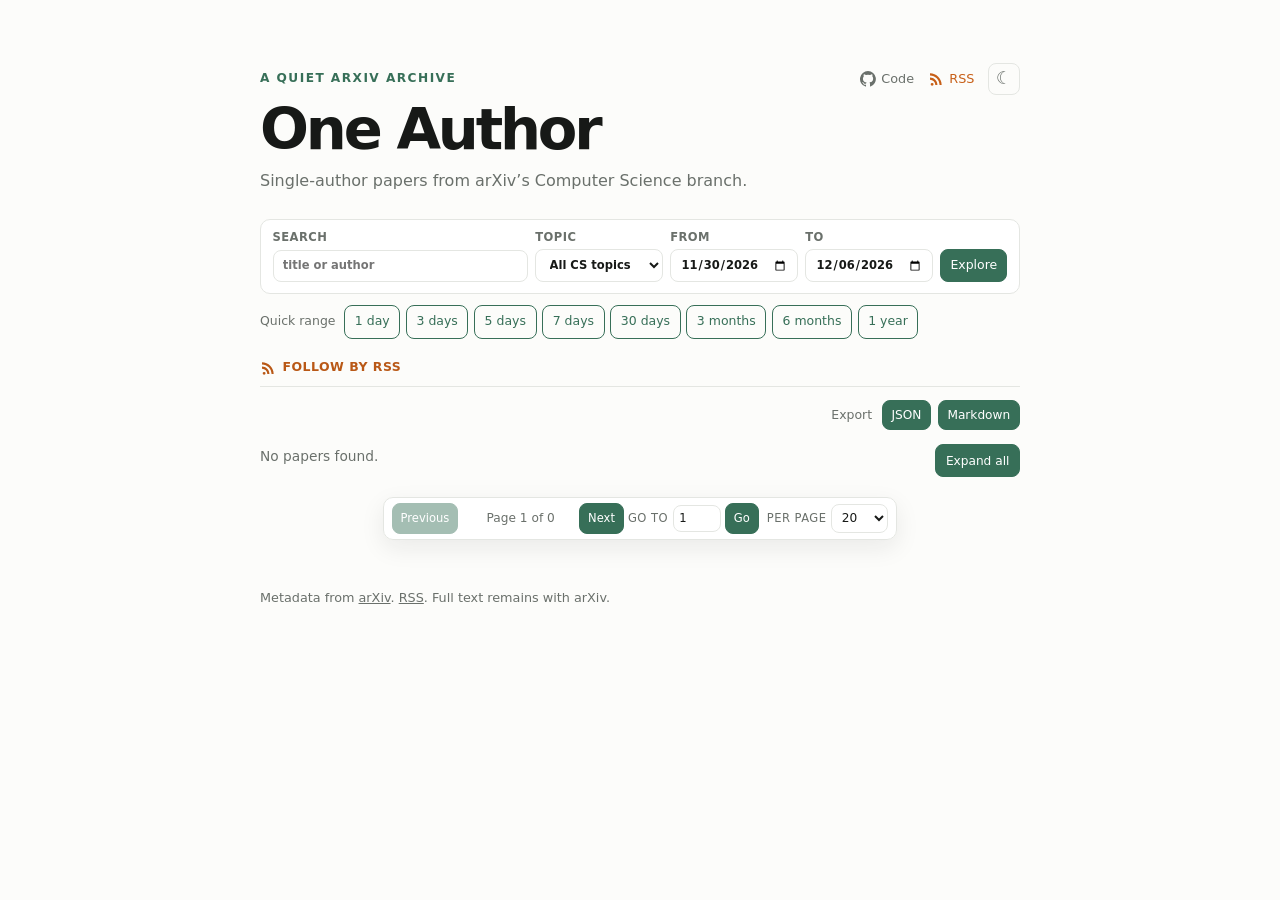
==== commit fac4171f: "Refresh daily archive window" ====
--- a/pages/index.html
+++ b/pages/index.html
@@ -36,6 +36,9 @@
       </form>
       <div class="quick-ranges" aria-label="Quick date ranges">
         <span>Quick range</span>
+        <button type="button" data-range="1">1 day</button>
+        <button type="button" data-range="3">3 days</button>
+        <button type="button" data-range="5">5 days</button>
         <button type="button" data-range="7">7 days</button>
         <button type="button" data-range="30">30 days</button>
         <button type="button" data-range="90">3 months</button>
--- a/pages/style.css
+++ b/pages/style.css
@@ -40,6 +40,7 @@
 article { padding:1rem 0; border-top:1px solid var(--line); }
 article a { color:var(--ink); font-size:1.03rem; font-weight:650; line-height:1.35; text-decoration:none; }
 article a:hover { color:var(--accent); }
+mark { background:color-mix(in srgb, var(--accent) 18%, transparent); border-radius:2px; color:inherit; padding:0 .08em; }
 .meta { color:var(--muted); font: .78rem/1.4 ui-sans-serif, system-ui; margin:.3rem 0 .55rem; }
 .abstract { margin:0; color:var(--muted); }
 .abstract summary { color:var(--accent); cursor:pointer; font:.82rem/1.4 ui-sans-serif, system-ui; }
